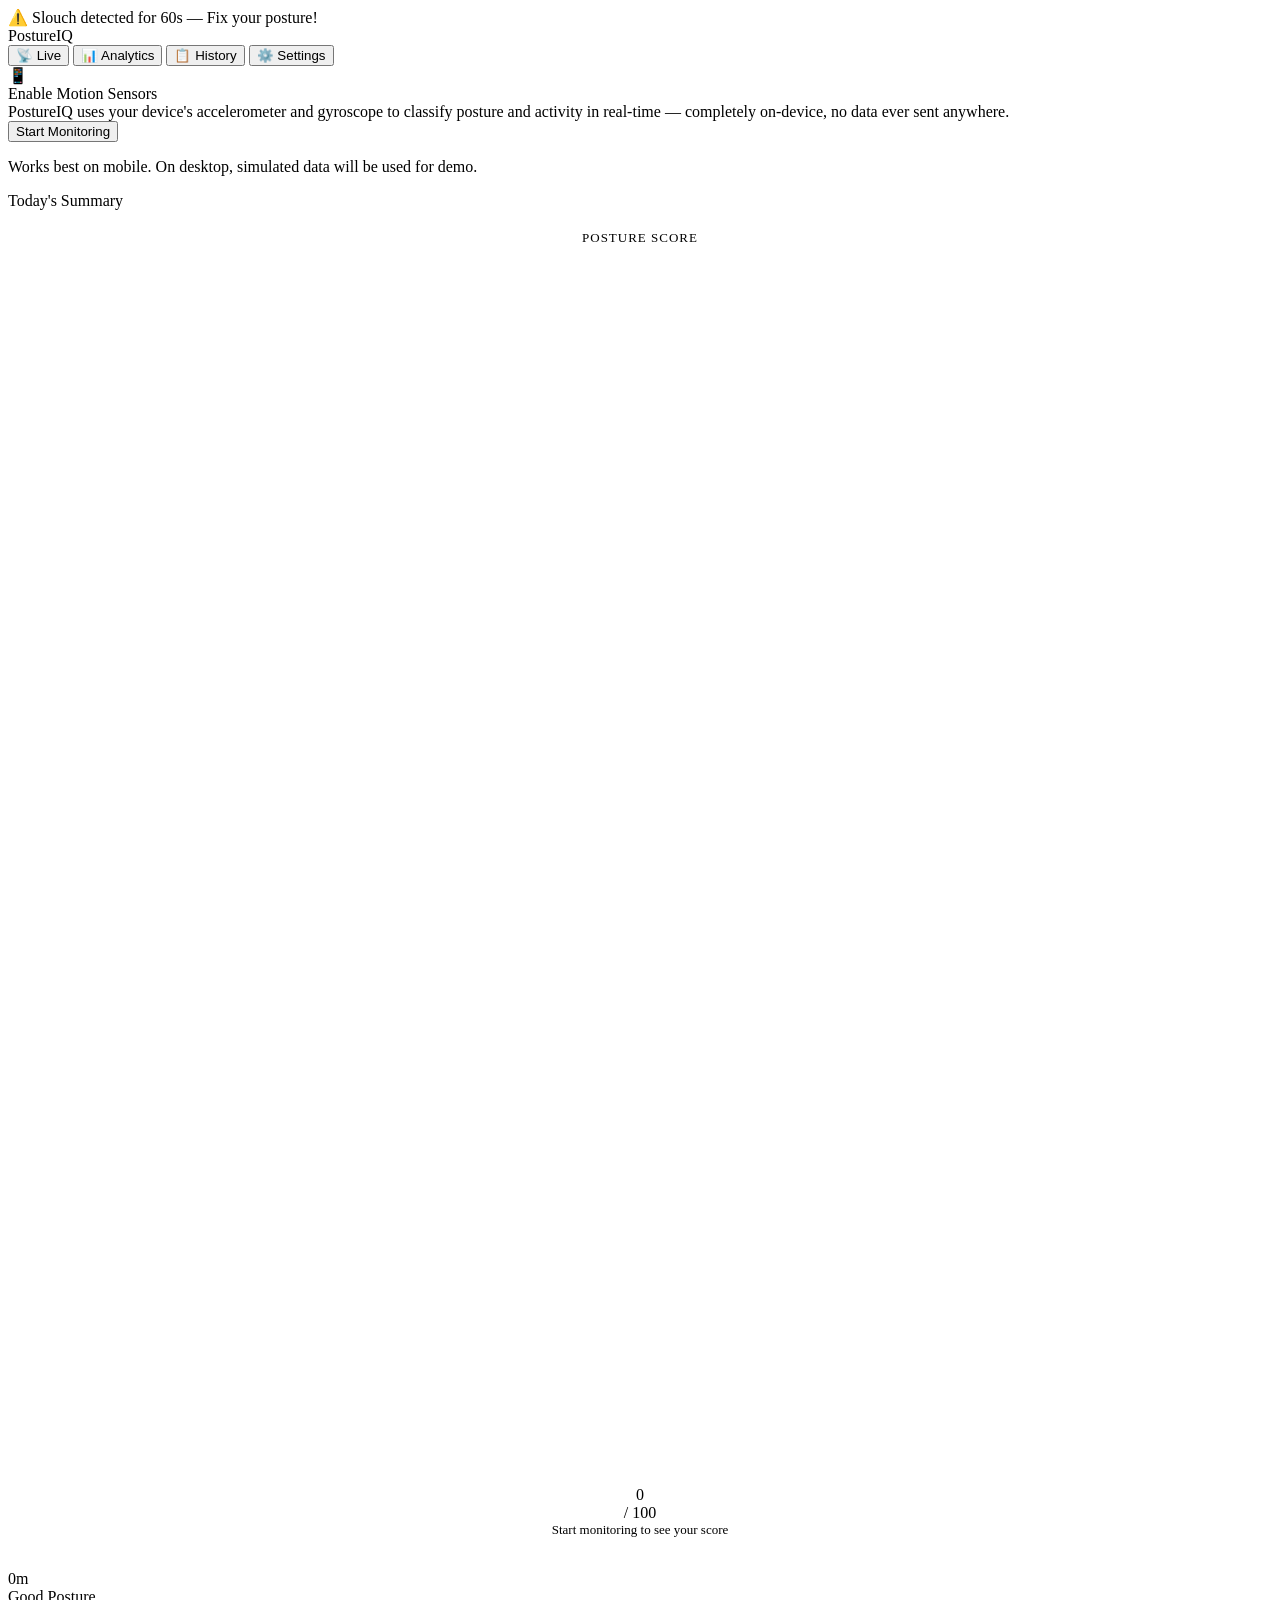
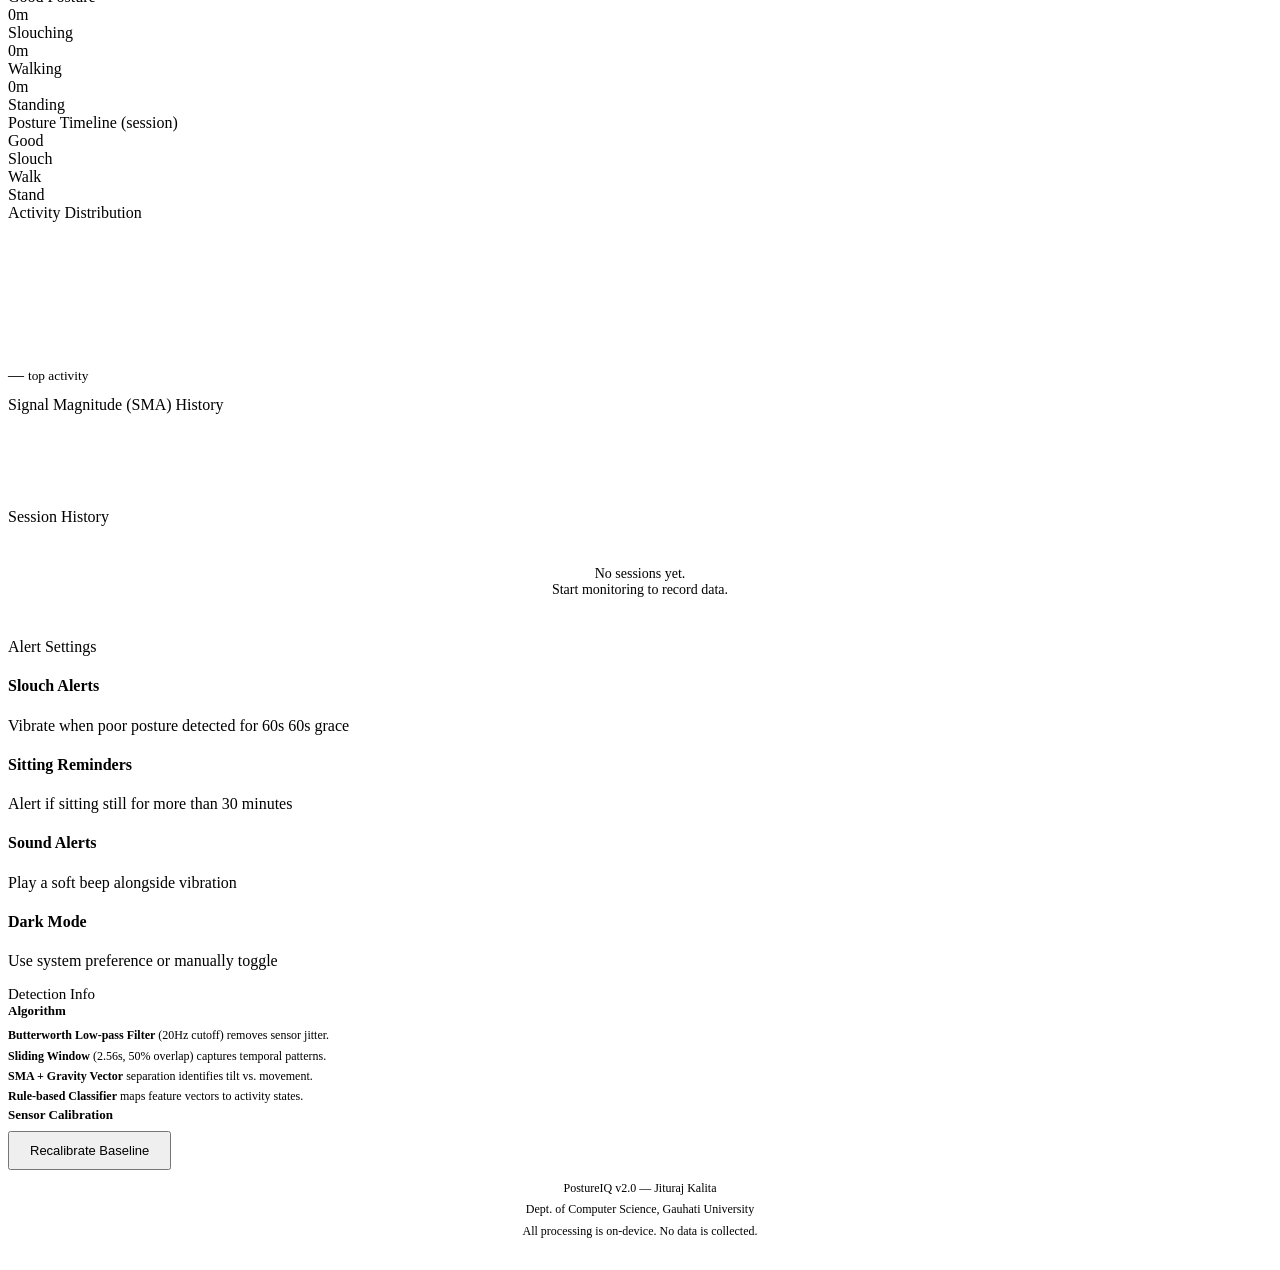
==== index.html @ a82bb8dc "Refactor: Move to modular architecture with separate CSS and JS files" ====
<!DOCTYPE html>
<html lang="en">
<head>
  <meta charset="UTF-8">
  <meta name="viewport" content="width=device-width, initial-scale=1.0, user-scalable=no">
  <meta name="description" content="PostureIQ - Personal Posture & Activity Monitor using device accelerometer">
  <meta name="theme-color" content="#0a0e1a">
  <title>PostureIQ — Personal Activity Monitor</title>
  <link rel="stylesheet" href="styles.css">
</head>
<body>

<div id="alertBanner" class="alert-banner" role="alert" aria-live="polite" aria-atomic="true">
  ⚠️ Slouch detected for 60s — Fix your posture!
</div>

<div class="app">
  <div class="header">
    <div class="logo">Posture<span>IQ</span></div>
    <div id="statusDot" class="status-dot" title="Monitoring status"></div>
  </div>

  <div class="tabs" role="tablist">
    <button 
      class="tab active" 
      role="tab" 
      aria-selected="true" 
      aria-controls="monitor"
      onclick="showTab('monitor', this)">
      📡 Live
    </button>
    <button 
      class="tab" 
      role="tab" 
      aria-selected="false" 
      aria-controls="analytics"
      onclick="showTab('analytics', this)">
      📊 Analytics
    </button>
    <button 
      class="tab" 
      role="tab" 
      aria-selected="false" 
      aria-controls="history"
      onclick="showTab('history', this)">
      📋 History
    </button>
    <button 
      class="tab" 
      role="tab" 
      aria-selected="false" 
      aria-controls="settings"
      onclick="showTab('settings', this)">
      ⚙️ Settings
    </button>
  </div>

  <!-- LIVE MONITOR TAB -->
  <div id="monitor" class="section active" role="tabpanel" aria-labelledby="tab-monitor">
    <div id="permCard" class="permission-card">
      <div class="perm-icon">📱</div>
      <div class="perm-title">Enable Motion Sensors</div>
      <div class="perm-desc">PostureIQ uses your device's accelerometer and gyroscope to classify posture and activity in real-time — completely on-device, no data ever sent anywhere.</div>
      <button class="btn-primary" onclick="AppController.requestPermission()" aria-label="Start monitoring posture">
        Start Monitoring
      </button>
      <p class="note">Works best on mobile. On desktop, simulated data will be used for demo.</p>
    </div>

    <div id="monitorContent" style="display:none" aria-live="polite">
      <!-- Loading state -->
      <div id="loadingState" class="loading-overlay" style="display:none">
        <div class="spinner"></div>
        <p>Calibrating sensors...</p>
      </div>

      <div class="posture-gauge" id="postureGauge">
        <div class="posture-label">Current State</div>
        <span class="posture-icon" id="postureIcon" role="img" aria-label="posture indicator">🧍</span>
        <div class="posture-state" id="postureState" style="color:var(--teal)">Calibrating...</div>
        <div class="posture-confidence" id="postureConf">Confidence: —</div>
      </div>

      <div class="sensor-row">
        <div class="sensor-card">
          <div class="sensor-axis ax" id="axVal">0.0</div>
          <div class="sensor-label">Accel X</div>
        </div>
        <div class="sensor-card">
          <div class="sensor-axis ay" id="ayVal">0.0</div>
          <div class="sensor-label">Accel Y</div>
        </div>
        <div class="sensor-card">
          <div class="sensor-axis az" id="azVal">0.0</div>
          <div class="sensor-label">Accel Z</div>
        </div>
      </div>

      <div class="chart-wrap">
        <div class="chart-title">Accelerometer Signal (last 5s)</div>
        <canvas id="signalChart" height="80" aria-label="Accelerometer signal over time"></canvas>
      </div>

      <div class="feed-title">Activity Log</div>
      <div class="feed-list" id="feedList" role="log">
        <div class="feed-item">
          <div class="feed-dot" style="background:var(--teal)"></div>
          <div class="feed-text">Monitoring started</div>
          <div class="feed-time">now</div>
        </div>
      </div>
    </div>
  </div>

  <!-- ANALYTICS TAB -->
  <div id="analytics" class="section" role="tabpanel" aria-labelledby="tab-analytics">
    <div class="section-title">Today's Summary</div>

    <div style="background:var(--surface); border:1px solid var(--border); border-radius:16px; padding:20px; text-align:center; margin-bottom:12px;">
      <div style="font-size:13px; color:var(--text-muted); margin-bottom:12px; text-transform:uppercase; letter-spacing:1px;">Posture Score</div>
      <div class="score-circle" id="scoreCircle">
        <svg viewBox="0 0 108 108" fill="none" xmlns="http://www.w3.org/2000/svg" aria-hidden="true">
          <circle cx="54" cy="54" r="46" stroke="var(--border)" stroke-width="8"/>
          <circle id="scoreArc" cx="54" cy="54" r="46" stroke="var(--teal)" stroke-width="8"
            stroke-linecap="round" stroke-dasharray="289" stroke-dashoffset="289"/>
        </svg>
        <div class="score-num" id="scoreNum" role="status">0</div>
        <div class="score-text">/ 100</div>
      </div>
      <div style="font-size:13px; color:var(--text-dim);" id="scoreLabel">Start monitoring to see your score</div>
    </div>

    <div class="stats-grid">
      <div class="stat-card">
        <div class="stat-value" style="color:var(--green)" id="goodTime">0m</div>
        <div class="stat-label">Good Posture</div>
      </div>
      <div class="stat-card">
        <div class="stat-value" style="color:var(--amber)" id="slouchTime">0m</div>
        <div class="stat-label">Slouching</div>
      </div>
      <div class="stat-card">
        <div class="stat-value" style="color:var(--blue)" id="walkTime">0m</div>
        <div class="stat-label">Walking</div>
      </div>
      <div class="stat-card">
        <div class="stat-value" style="color:var(--text-dim)" id="standTime">0m</div>
        <div class="stat-label">Standing</div>
      </div>
    </div>

    <div class="timeline-bar">
      <div class="timeline-label">Posture Timeline (session)</div>
      <div class="bar-track" id="timelineBar">
        <div class="bar-seg" id="barGood" style="background:var(--green); width:0%"></div>
        <div class="bar-seg" id="barSlouch" style="background:var(--amber); width:0%"></div>
        <div class="bar-seg" id="barWalk" style="background:var(--blue); width:0%"></div>
        <div class="bar-seg" id="barStand" style="background:var(--text-muted); width:0%"></div>
      </div>
      <div class="bar-legend">
        <div class="legend-item"><div class="legend-dot" style="background:var(--green)"></div>Good</div>
        <div class="legend-item"><div class="legend-dot" style="background:var(--amber)"></div>Slouch</div>
        <div class="legend-item"><div class="legend-dot" style="background:var(--blue)"></div>Walk</div>
        <div class="legend-item"><div class="legend-dot" style="background:var(--text-muted)"></div>Stand</div>
      </div>
    </div>

    <div class="chart-wrap">
      <div class="chart-title">Activity Distribution</div>
      <div class="donut-wrap">
        <canvas id="donutChart" width="140" height="140" aria-label="Activity distribution pie chart"></canvas>
        <div class="donut-center">
          <span id="topActivity" role="status">—</span>
          <small id="topActivityLabel">top activity</small>
        </div>
      </div>
    </div>

    <div class="chart-wrap" style="margin-top:12px">
      <div class="chart-title">Signal Magnitude (SMA) History</div>
      <canvas id="smaChart" height="90" aria-label="Signal magnitude over time"></canvas>
    </div>
  </div>

  <!-- HISTORY TAB -->
  <div id="history" class="section" role="tabpanel" aria-labelledby="tab-history">
    <div class="section-title">Session History</div>
    <div id="historyList">
      <div style="text-align:center; color:var(--text-muted); padding:40px 0; font-size:14px;">
        No sessions yet.<br>Start monitoring to record data.
      </div>
    </div>
  </div>

  <!-- SETTINGS TAB -->
  <div id="settings" class="section" role="tabpanel" aria-labelledby="tab-settings">
    <div class="section-title">Alert Settings</div>

    <div class="setting-card">
      <div class="setting-info">
        <h4>Slouch Alerts</h4>
        <p>Vibrate when poor posture detected for 60s <span class="grace-badge">60s grace</span></p>
      </div>
      <div 
        class="toggle on" 
        id="togAlert" 
        role="switch"
        aria-checked="true"
        aria-label="Slouch alerts"
        tabindex="0"
        onclick="AppController.toggleSetting('togAlert', 'alertEnabled')"
        onkeydown="AppController.handleToggleKeydown(event, 'togAlert', 'alertEnabled')">
      </div>
    </div>

    <div class="setting-card">
      <div class="setting-info">
        <h4>Sitting Reminders</h4>
        <p>Alert if sitting still for more than 30 minutes</p>
      </div>
      <div 
        class="toggle on" 
        id="togSit" 
        role="switch"
        aria-checked="true"
        aria-label="Sitting reminders"
        tabindex="0"
        onclick="AppController.toggleSetting('togSit', 'sitReminder')"
        onkeydown="AppController.handleToggleKeydown(event, 'togSit', 'sitReminder')">
      </div>
    </div>

    <div class="setting-card">
      <div class="setting-info">
        <h4>Sound Alerts</h4>
        <p>Play a soft beep alongside vibration</p>
      </div>
      <div 
        class="toggle" 
        id="togSound" 
        role="switch"
        aria-checked="false"
        aria-label="Sound alerts"
        tabindex="0"
        onclick="AppController.toggleSetting('togSound', 'soundEnabled')"
        onkeydown="AppController.handleToggleKeydown(event, 'togSound', 'soundEnabled')">
      </div>
    </div>

    <div class="setting-card">
      <div class="setting-info">
        <h4>Dark Mode</h4>
        <p>Use system preference or manually toggle</p>
      </div>
      <div 
        class="toggle" 
        id="togDarkMode" 
        role="switch"
        aria-checked="true"
        aria-label="Dark mode"
        tabindex="0"
        onclick="AppController.toggleDarkMode()"
        onkeydown="AppController.handleToggleKeydown(event, 'togDarkMode', 'darkMode')">
      </div>
    </div>

    <div class="divider"></div>
    <div class="section-title" style="font-size:15px">Detection Info</div>

    <div class="setting-card" style="flex-direction:column; align-items:flex-start; gap:12px">
      <div style="width:100%">
        <div style="font-size:13px; font-weight:600; margin-bottom:6px">Algorithm</div>
        <div style="font-size:12px; color:var(--text-muted); line-height:1.7">
          <b style="color:var(--teal)">Butterworth Low-pass Filter</b> (20Hz cutoff) removes sensor jitter.<br>
          <b style="color:var(--teal)">Sliding Window</b> (2.56s, 50% overlap) captures temporal patterns.<br>
          <b style="color:var(--teal)">SMA + Gravity Vector</b> separation identifies tilt vs. movement.<br>
          <b style="color:var(--teal)">Rule-based Classifier</b> maps feature vectors to activity states.
        </div>
      </div>
    </div>

    <div class="setting-card" style="flex-direction:column; align-items:flex-start; gap:12px">
      <div style="width:100%">
        <div style="font-size:13px; font-weight:600; margin-bottom:8px">Sensor Calibration</div>
        <button 
          class="btn-primary" 
          onclick="AppController.recalibrate()" 
          style="font-size:13px; padding:10px 20px"
          aria-label="Recalibrate sensor baseline">
          Recalibrate Baseline
        </button>
      </div>
    </div>

    <div class="divider"></div>
    <div style="text-align:center; color:var(--text-muted); font-size:12px; line-height:1.8; padding: 8px 0 20px;">
      PostureIQ v2.0 — Jituraj Kalita<br>
      Dept. of Computer Science, Gauhati University<br>
      All processing is on-device. No data is collected.
    </div>
  </div>
</div>

<script src="js/classifier.js"></script>
<script src="js/ui.js"></script>
<script src="js/sensors.js"></script>
<script src="js/analytics.js"></script>
<script src="js/app.js"></script>

</body>
</html>
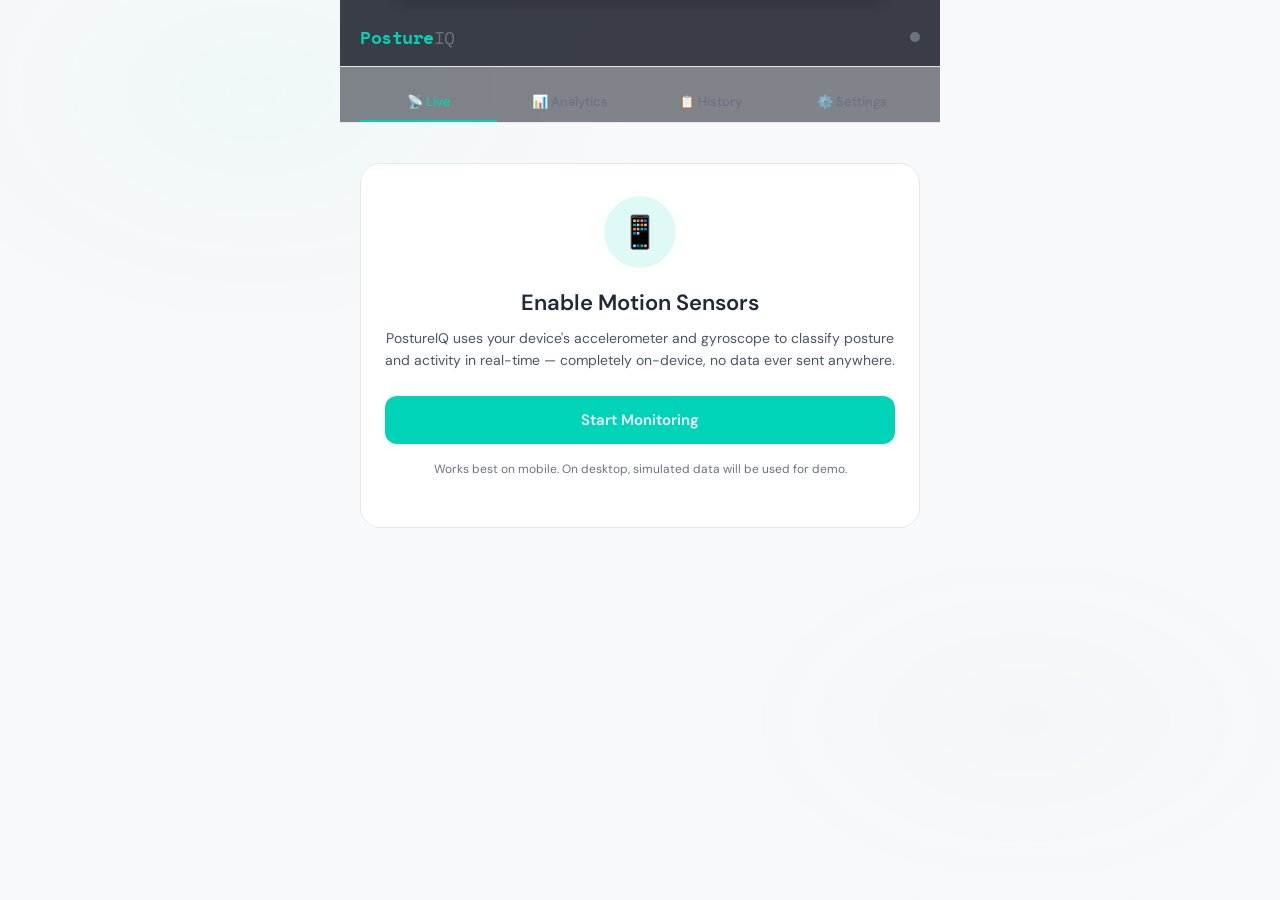
==== commit 0d6c293a: "Change app.js script to module type" ====
--- a/index.html
+++ b/index.html
@@ -305,7 +305,7 @@
 <script src="js/ui.js"></script>
 <script src="js/sensors.js"></script>
 <script src="js/analytics.js"></script>
-<script src="js/app.js"></script>
+<script type="module" src="js/app.js"></script>
 
 </body>
 </html>
--- a/styles.css
+++ b/styles.css
@@ -0,0 +1,1012 @@
+@import url('https://fonts.googleapis.com/css2?family=Space+Mono:wght@400;700&family=DM+Sans:wght@300;400;500;600&display=swap');
+
+:root {
+  --bg: #0a0e1a;
+  --surface: #111827;
+  --surface2: #1a2234;
+  --border: #1e2d47;
+  --teal: #00d4b8;
+  --teal-dim: #00d4b820;
+  --amber: #fbbf24;
+  --amber-dim: #fbbf2420;
+  --red: #f87171;
+  --red-dim: #f8717120;
+  --green: #4ade80;
+  --green-dim: #4ade8020;
+  --blue: #60a5fa;
+  --text: #e2e8f0;
+  --text-muted: #64748b;
+  --text-dim: #94a3b8;
+}
+
+/* Dark mode */
+@media (prefers-color-scheme: light) {
+  :root {
+    --bg: #f8f9fa;
+    --surface: #ffffff;
+    --surface2: #f3f4f6;
+    --border: #e5e7eb;
+    --text: #1f2937;
+    --text-muted: #6b7280;
+    --text-dim: #4b5563;
+  }
+}
+
+/* Reset */
+* {
+  margin: 0;
+  padding: 0;
+  box-sizing: border-box;
+}
+
+html {
+  scroll-behavior: smooth;
+}
+
+body {
+  background: var(--bg);
+  color: var(--text);
+  font-family: 'DM Sans', sans-serif;
+  min-height: 100vh;
+  overflow-x: hidden;
+  transition: background-color 0.3s ease, color 0.3s ease;
+}
+
+/* Animated background */
+body::before {
+  content: '';
+  position: fixed;
+  inset: 0;
+  background:
+    radial-gradient(ellipse 600px 400px at 20% 10%, #00d4b808 0%, transparent 70%),
+    radial-gradient(ellipse 500px 300px at 80% 80%, #60a5fa06 0%, transparent 70%);
+  pointer-events: none;
+  z-index: 0;
+}
+
+.app {
+  position: relative;
+  z-index: 1;
+  max-width: 480px;
+  margin: 0 auto;
+  padding: 0 0 80px;
+}
+
+@media (max-width: 480px) {
+  .app {
+    max-width: 100%;
+  }
+}
+
+/* ─────────────────────────────────────────────────────── */
+/* Header */
+/* ─────────────────────────────────────────────────────── */
+
+.header {
+  padding: 24px 20px 16px;
+  display: flex;
+  align-items: center;
+  justify-content: space-between;
+  border-bottom: 1px solid var(--border);
+  background: rgba(10, 14, 26, 0.8);
+  backdrop-filter: blur(8px);
+}
+
+.logo {
+  font-family: 'Space Mono', monospace;
+  font-size: 18px;
+  font-weight: 700;
+  color: var(--teal);
+  letter-spacing: -0.5px;
+}
+
+.logo span {
+  color: var(--text-muted);
+  font-weight: 400;
+}
+
+.status-dot {
+  width: 10px;
+  height: 10px;
+  border-radius: 50%;
+  background: var(--text-muted);
+  transition: all 0.3s ease;
+  box-shadow: 0 0 0 0 transparent;
+}
+
+.status-dot.active {
+  background: var(--green);
+  animation: pulse-dot 2s infinite;
+}
+
+@keyframes pulse-dot {
+  0%, 100% {
+    box-shadow: 0 0 0 0 #4ade8040;
+  }
+  50% {
+    box-shadow: 0 0 0 6px transparent;
+  }
+}
+
+/* ─────────────────────────────────────────────────────── */
+/* Tabs */
+/* ─────────────────────────────────────────────────────── */
+
+.tabs {
+  display: flex;
+  padding: 16px 20px 0;
+  gap: 4px;
+  border-bottom: 1px solid var(--border);
+  background: rgba(10, 14, 26, 0.5);
+}
+
+.tab {
+  flex: 1;
+  padding: 10px 4px;
+  background: none;
+  border: none;
+  color: var(--text-muted);
+  font-family: 'DM Sans', sans-serif;
+  font-size: 13px;
+  font-weight: 500;
+  cursor: pointer;
+  border-bottom: 2px solid transparent;
+  transition: all 0.2s ease;
+  text-align: center;
+  position: relative;
+}
+
+.tab:hover {
+  color: var(--text);
+}
+
+.tab.active {
+  color: var(--teal);
+  border-bottom-color: var(--teal);
+}
+
+.tab:focus-visible {
+  outline: 2px solid var(--teal);
+  outline-offset: -2px;
+}
+
+/* ─────────────────────────────────────────────────────── */
+/* Sections */
+/* ─────────────────────────────────────────────────────── */
+
+.section {
+  display: none;
+  padding: 20px;
+  animation: fadeIn 0.3s ease;
+}
+
+.section.active {
+  display: block;
+}
+
+@keyframes fadeIn {
+  from {
+    opacity: 0;
+    transform: translateY(10px);
+  }
+  to {
+    opacity: 1;
+    transform: translateY(0);
+  }
+}
+
+/* ─────────────────────────────────────────────────────── */
+/* Permission Card & Buttons */
+/* ─────────────────────────────────────────────────────── */
+
+.permission-card {
+  background: var(--surface);
+  border: 1px solid var(--border);
+  border-radius: 20px;
+  padding: 32px 24px;
+  text-align: center;
+  margin-top: 20px;
+}
+
+.perm-icon {
+  width: 72px;
+  height: 72px;
+  background: var(--teal-dim);
+  border-radius: 50%;
+  display: flex;
+  align-items: center;
+  justify-content: center;
+  margin: 0 auto 20px;
+  font-size: 32px;
+  animation: bounce 2s infinite;
+}
+
+@keyframes bounce {
+  0%, 100% {
+    transform: translateY(0);
+  }
+  50% {
+    transform: translateY(-10px);
+  }
+}
+
+.perm-title {
+  font-size: 22px;
+  font-weight: 600;
+  margin-bottom: 10px;
+}
+
+.perm-desc {
+  color: var(--text-dim);
+  font-size: 14px;
+  line-height: 1.6;
+  margin-bottom: 24px;
+}
+
+.btn-primary {
+  display: inline-block;
+  background: var(--teal);
+  color: var(--bg);
+  font-family: 'DM Sans', sans-serif;
+  font-size: 15px;
+  font-weight: 600;
+  padding: 14px 32px;
+  border-radius: 12px;
+  border: none;
+  cursor: pointer;
+  transition: all 0.2s ease;
+  width: 100%;
+  position: relative;
+  overflow: hidden;
+}
+
+.btn-primary::before {
+  content: '';
+  position: absolute;
+  top: 0;
+  left: -100%;
+  width: 100%;
+  height: 100%;
+  background: rgba(255, 255, 255, 0.2);
+  transition: left 0.3s ease;
+}
+
+.btn-primary:hover {
+  transform: translateY(-2px);
+  box-shadow: 0 8px 24px #00d4b840;
+}
+
+.btn-primary:hover::before {
+  left: 100%;
+}
+
+.btn-primary:active {
+  transform: translateY(0);
+}
+
+.btn-primary:focus-visible {
+  outline: 2px solid var(--teal);
+  outline-offset: 2px;
+}
+
+.btn-primary:disabled {
+  opacity: 0.6;
+  cursor: not-allowed;
+  transform: none;
+}
+
+/* ─────────────────────────────────────────────────────── */
+/* Loading State */
+/* ─────────────────────────────────────────────────────── */
+
+.loading-overlay {
+  position: fixed;
+  inset: 0;
+  background: rgba(10, 14, 26, 0.9);
+  display: flex;
+  flex-direction: column;
+  align-items: center;
+  justify-content: center;
+  z-index: 200;
+  backdrop-filter: blur(4px);
+}
+
+.spinner {
+  width: 40px;
+  height: 40px;
+  border: 3px solid var(--border);
+  border-top-color: var(--teal);
+  border-radius: 50%;
+  animation: spin 1s linear infinite;
+  margin-bottom: 16px;
+}
+
+@keyframes spin {
+  to {
+    transform: rotate(360deg);
+  }
+}
+
+.loading-overlay p {
+  color: var(--text-dim);
+  font-size: 14px;
+}
+
+/* ─────────────────────────────────────────────────────── */
+/* Posture Gauge */
+/* ─────────────────────────────────────────────────────── */
+
+.posture-gauge {
+  background: var(--surface);
+  border: 1px solid var(--border);
+  border-radius: 20px;
+  padding: 28px 24px;
+  text-align: center;
+  margin-bottom: 16px;
+  position: relative;
+  overflow: hidden;
+}
+
+.posture-gauge::before {
+  content: '';
+  position: absolute;
+  inset: 0;
+  background: radial-gradient(circle at 50% 0%, var(--state-color, #00d4b810) 0%, transparent 60%);
+  transition: background 0.5s ease;
+  pointer-events: none;
+}
+
+.posture-label {
+  font-family: 'Space Mono', monospace;
+  font-size: 11px;
+  letter-spacing: 2px;
+  color: var(--text-muted);
+  margin-bottom: 12px;
+  text-transform: uppercase;
+}
+
+.posture-state {
+  font-size: 40px;
+  font-weight: 600;
+  margin-bottom: 4px;
+  transition: color 0.5s ease;
+  position: relative;
+  z-index: 1;
+}
+
+.posture-confidence {
+  font-family: 'Space Mono', monospace;
+  font-size: 13px;
+  color: var(--text-muted);
+  margin-bottom: 20px;
+  position: relative;
+  z-index: 1;
+}
+
+.posture-icon {
+  font-size: 64px;
+  margin-bottom: 4px;
+  display: block;
+  transition: all 0.5s ease;
+  position: relative;
+  z-index: 1;
+}
+
+/* ─────────────────────────────────────────────────────── */
+/* Sensor Cards */
+/* ─────────────────────────────────────────────────────── */
+
+.sensor-row {
+  display: grid;
+  grid-template-columns: 1fr 1fr 1fr;
+  gap: 10px;
+  margin-bottom: 16px;
+}
+
+.sensor-card {
+  background: var(--surface);
+  border: 1px solid var(--border);
+  border-radius: 14px;
+  padding: 14px 12px;
+  text-align: center;
+  transition: all 0.2s ease;
+}
+
+.sensor-card:hover {
+  border-color: var(--teal);
+  transform: translateY(-2px);
+}
+
+.sensor-axis {
+  font-family: 'Space Mono', monospace;
+  font-size: 20px;
+  font-weight: 700;
+  margin-bottom: 2px;
+  font-variant-numeric: tabular-nums;
+}
+
+.sensor-label {
+  font-size: 11px;
+  color: var(--text-muted);
+}
+
+.ax {
+  color: var(--red);
+}
+
+.ay {
+  color: var(--green);
+}
+
+.az {
+  color: var(--blue);
+}
+
+/* ─────────────────────────────────────────────────────── */
+/* Activity Feed */
+/* ─────────────────────────────────────────────────────── */
+
+.feed-title {
+  font-size: 13px;
+  font-weight: 600;
+  color: var(--text-muted);
+  letter-spacing: 1px;
+  text-transform: uppercase;
+  margin-bottom: 12px;
+}
+
+.feed-list {
+  display: flex;
+  flex-direction: column;
+  gap: 8px;
+}
+
+.feed-item {
+  background: var(--surface);
+  border: 1px solid var(--border);
+  border-radius: 12px;
+  padding: 12px 14px;
+  display: flex;
+  align-items: center;
+  gap: 12px;
+  animation: slideIn 0.3s ease;
+  transition: border-color 0.2s ease;
+}
+
+.feed-item:hover {
+  border-color: var(--teal);
+}
+
+@keyframes slideIn {
+  from {
+    opacity: 0;
+    transform: translateX(-10px);
+  }
+  to {
+    opacity: 1;
+    transform: translateX(0);
+  }
+}
+
+.feed-dot {
+  width: 8px;
+  height: 8px;
+  border-radius: 50%;
+  flex-shrink: 0;
+  animation: pulse 2s infinite;
+}
+
+@keyframes pulse {
+  0%, 100% {
+    opacity: 1;
+  }
+  50% {
+    opacity: 0.5;
+  }
+}
+
+.feed-text {
+  flex: 1;
+  font-size: 13px;
+  color: var(--text-dim);
+}
+
+.feed-time {
+  font-family: 'Space Mono', monospace;
+  font-size: 11px;
+  color: var(--text-muted);
+}
+
+/* ─────────────────────────────────────────────────────── */
+/* Stats Grid */
+/* ─────────────────────────────────────────────────────── */
+
+.stats-grid {
+  display: grid;
+  grid-template-columns: 1fr 1fr;
+  gap: 12px;
+  margin-bottom: 16px;
+}
+
+.stat-card {
+  background: var(--surface);
+  border: 1px solid var(--border);
+  border-radius: 16px;
+  padding: 18px 16px;
+  transition: all 0.2s ease;
+}
+
+.stat-card:hover {
+  border-color: var(--teal);
+  transform: translateY(-2px);
+}
+
+.stat-value {
+  font-family: 'Space Mono', monospace;
+  font-size: 28px;
+  font-weight: 700;
+  margin-bottom: 2px;
+  font-variant-numeric: tabular-nums;
+}
+
+.stat-unit {
+  font-size: 13px;
+  color: var(--text-muted);
+}
+
+.stat-label {
+  font-size: 12px;
+  color: var(--text-muted);
+  margin-top: 4px;
+}
+
+/* ─────────────────────────────────────────────────────── */
+/* Timeline Bar */
+/* ─────────────────────────────────────────────────────── */
+
+.timeline-bar {
+  background: var(--surface);
+  border: 1px solid var(--border);
+  border-radius: 16px;
+  padding: 18px 16px;
+  margin-bottom: 12px;
+}
+
+.timeline-label {
+  font-size: 13px;
+  font-weight: 600;
+  margin-bottom: 12px;
+}
+
+.bar-track {
+  height: 28px;
+  border-radius: 8px;
+  background: var(--surface2);
+  overflow: hidden;
+  display: flex;
+}
+
+.bar-seg {
+  height: 100%;
+  transition: width 0.5s ease;
+}
+
+.bar-legend {
+  display: flex;
+  gap: 16px;
+  margin-top: 10px;
+  flex-wrap: wrap;
+}
+
+.legend-item {
+  display: flex;
+  align-items: center;
+  gap: 6px;
+  font-size: 12px;
+  color: var(--text-muted);
+}
+
+.legend-dot {
+  width: 10px;
+  height: 10px;
+  border-radius: 3px;
+}
+
+/* ─────────────────────────────────────────────────────── */
+/* Chart Wrappers */
+/* ─────────────────────────────────────────────────────── */
+
+.chart-wrap {
+  background: var(--surface);
+  border: 1px solid var(--border);
+  border-radius: 16px;
+  padding: 16px;
+  margin-bottom: 12px;
+}
+
+.chart-title {
+  font-size: 13px;
+  font-weight: 600;
+  margin-bottom: 12px;
+}
+
+canvas {
+  width: 100% !important;
+  height: auto;
+  image-rendering: crisp-edges;
+}
+
+/* DPI scaling for canvas */
+@media (min-device-pixel-ratio: 2) {
+  canvas {
+    image-rendering: pixelated;
+  }
+}
+
+/* ─────────────────────────────────────────────────────── */
+/* Score Circle */
+/* ─────────────────────────────────────────────────────── */
+
+.score-circle {
+  width: 100px;
+  height: 100px;
+  border-radius: 50%;
+  border: 4px solid var(--border);
+  display: flex;
+  flex-direction: column;
+  align-items: center;
+  justify-content: center;
+  margin: 0 auto 16px;
+  position: relative;
+}
+
+.score-circle svg {
+  position: absolute;
+  inset: -4px;
+  width: calc(100% + 8px);
+  height: calc(100% + 8px);
+  transform: rotate(-90deg);
+}
+
+.score-num {
+  font-family: 'Space Mono', monospace;
+  font-size: 26px;
+  font-weight: 700;
+  position: relative;
+  z-index: 1;
+  font-variant-numeric: tabular-nums;
+}
+
+.score-text {
+  font-size: 11px;
+  color: var(--text-muted);
+  position: relative;
+  z-index: 1;
+}
+
+/* ─────────────────────────────────────────────────────── */
+/* Donut Chart */
+/* ─────────────────────────────────────────────────────── */
+
+.donut-wrap {
+  position: relative;
+  width: 140px;
+  height: 140px;
+  margin: 0 auto;
+}
+
+.donut-wrap canvas {
+  position: absolute;
+  inset: 0;
+}
+
+.donut-center {
+  position: absolute;
+  inset: 0;
+  display: flex;
+  flex-direction: column;
+  align-items: center;
+  justify-content: center;
+}
+
+.donut-center span {
+  font-family: 'Space Mono', monospace;
+  font-size: 22px;
+  font-weight: 700;
+}
+
+.donut-center small {
+  font-size: 11px;
+  color: var(--text-muted);
+}
+
+/* ─────────────────────────────────────────────────────── */
+/* Settings */
+/* ─────────────────────────────────────────────────────── */
+
+.setting-card {
+  background: var(--surface);
+  border: 1px solid var(--border);
+  border-radius: 16px;
+  padding: 16px;
+  margin-bottom: 12px;
+  display: flex;
+  align-items: center;
+  justify-content: space-between;
+  transition: all 0.2s ease;
+}
+
+.setting-card:hover {
+  border-color: var(--teal);
+}
+
+.setting-info h4 {
+  font-size: 14px;
+  font-weight: 500;
+  margin-bottom: 2px;
+}
+
+.setting-info p {
+  font-size: 12px;
+  color: var(--text-muted);
+}
+
+.toggle {
+  width: 46px;
+  height: 26px;
+  background: var(--surface2);
+  border-radius: 13px;
+  position: relative;
+  cursor: pointer;
+  transition: background 0.3s ease;
+  border: 1px solid var(--border);
+  flex-shrink: 0;
+  user-select: none;
+}
+
+.toggle:focus-visible {
+  outline: 2px solid var(--teal);
+  outline-offset: 2px;
+}
+
+.toggle.on {
+  background: var(--teal);
+  border-color: var(--teal);
+}
+
+.toggle::after {
+  content: '';
+  width: 20px;
+  height: 20px;
+  background: white;
+  border-radius: 50%;
+  position: absolute;
+  top: 2px;
+  left: 2px;
+  transition: transform 0.3s ease;
+  box-shadow: 0 2px 4px rgba(0, 0, 0, 0.2);
+}
+
+.toggle.on::after {
+  transform: translateX(20px);
+}
+
+/* ─────────────────────────────────────────────────────── */
+/* Alert Banner */
+/* ─────────────────────────────────────────────────────── */
+
+.alert-banner {
+  position: fixed;
+  top: 0;
+  left: 0;
+  right: 0;
+  background: var(--amber);
+  color: var(--bg);
+  font-weight: 600;
+  font-size: 14px;
+  padding: 14px 20px;
+  text-align: center;
+  transform: translateY(-100%);
+  transition: transform 0.4s cubic-bezier(0.34, 1.56, 0.64, 1);
+  z-index: 999;
+  max-width: 480px;
+  margin: 0 auto;
+  box-shadow: 0 4px 12px rgba(0, 0, 0, 0.15);
+}
+
+.alert-banner.show {
+  transform: translateY(0);
+}
+
+/* ─────────────────────────────────────────────────────── */
+/* Bottom Nav */
+/* ─────────────────────────────────────────────────────── */
+
+.bottom-nav {
+  position: fixed;
+  bottom: 0;
+  left: 0;
+  right: 0;
+  background: rgba(13, 20, 34, 0.95);
+  backdrop-filter: blur(16px);
+  border-top: 1px solid var(--border);
+  display: flex;
+  padding: 10px 0 16px;
+  max-width: 480px;
+  margin: 0 auto;
+  z-index: 100;
+}
+
+.nav-item {
+  flex: 1;
+  display: flex;
+  flex-direction: column;
+  align-items: center;
+  gap: 4px;
+  background: none;
+  border: none;
+  cursor: pointer;
+  color: var(--text-muted);
+  font-family: 'DM Sans', sans-serif;
+  font-size: 11px;
+  font-weight: 500;
+  padding: 4px 0;
+  transition: color 0.2s ease;
+}
+
+.nav-item:hover {
+  color: var(--teal);
+}
+
+.nav-item.active {
+  color: var(--teal);
+}
+
+.nav-item:focus-visible {
+  outline: 2px solid var(--teal);
+  outline-offset: -4px;
+}
+
+.nav-icon {
+  font-size: 20px;
+  line-height: 1;
+}
+
+/* ─────────────────────────────────────────────────────── */
+/* Utility Classes */
+/* ─────────────────────────────────────────────────────── */
+
+.note {
+  font-size: 12px;
+  color: var(--text-muted);
+  text-align: center;
+  padding: 16px 0;
+  line-height: 1.6;
+}
+
+.section-title {
+  font-size: 18px;
+  font-weight: 600;
+  margin-bottom: 16px;
+}
+
+.divider {
+  height: 1px;
+  background: var(--border);
+  margin: 16px 0;
+}
+
+.grace-badge {
+  display: inline-block;
+  background: var(--amber-dim);
+  color: var(--amber);
+  font-size: 11px;
+  font-weight: 600;
+  padding: 3px 8px;
+  border-radius: 20px;
+  border: 1px solid var(--amber);
+}
+
+/* ─────────────────────────────────────────────────────── */
+/* Accessibility */
+/* ─────────────────────────────────────────────────────── */
+
+@media (prefers-reduced-motion: reduce) {
+  * {
+    animation-duration: 0.01ms !important;
+    animation-iteration-count: 1 !important;
+    transition-duration: 0.01ms !important;
+  }
+}
+
+/* Focus visible for keyboard navigation */
+:focus-visible {
+  outline: 2px solid var(--teal);
+  outline-offset: 2px;
+}
+
+/* Skip to main content link */
+.skip-link {
+  position: absolute;
+  top: -40px;
+  left: 0;
+  background: var(--teal);
+  color: var(--bg);
+  padding: 8px;
+  text-decoration: none;
+  z-index: 100;
+}
+
+.skip-link:focus {
+  top: 0;
+}
+
+/* ─────────────────────────────────────────────────────── */
+/* Responsive Design */
+/* ─────────────────────────────────────────────────────── */
+
+@media (max-width: 640px) {
+  .app {
+    max-width: 100%;
+  }
+
+  .posture-state {
+    font-size: 32px;
+  }
+
+  .stat-card {
+    padding: 14px 12px;
+  }
+
+  .stat-value {
+    font-size: 24px;
+  }
+
+  .sensor-axis {
+    font-size: 18px;
+  }
+
+  .bar-legend {
+    gap: 8px;
+    font-size: 11px;
+  }
+}
+
+@media (min-width: 768px) {
+  .app {
+    max-width: 520px;
+  }
+
+  .stats-grid {
+    grid-template-columns: 1fr 1fr 1fr 1fr;
+  }
+
+  .sensor-row {
+    gap: 12px;
+  }
+}
+
+@media (min-width: 1024px) {
+  .app {
+    max-width: 600px;
+  }
+}
+
+/* Landscape mode optimization */
+@media (max-height: 500px) and (orientation: landscape) {
+  .posture-gauge {
+    padding: 16px 20px;
+  }
+
+  .posture-state {
+    font-size: 28px;
+  }
+
+  .posture-icon {
+    font-size: 48px;
+  }
+
+  .section {
+    padding: 16px;
+  }
+}
